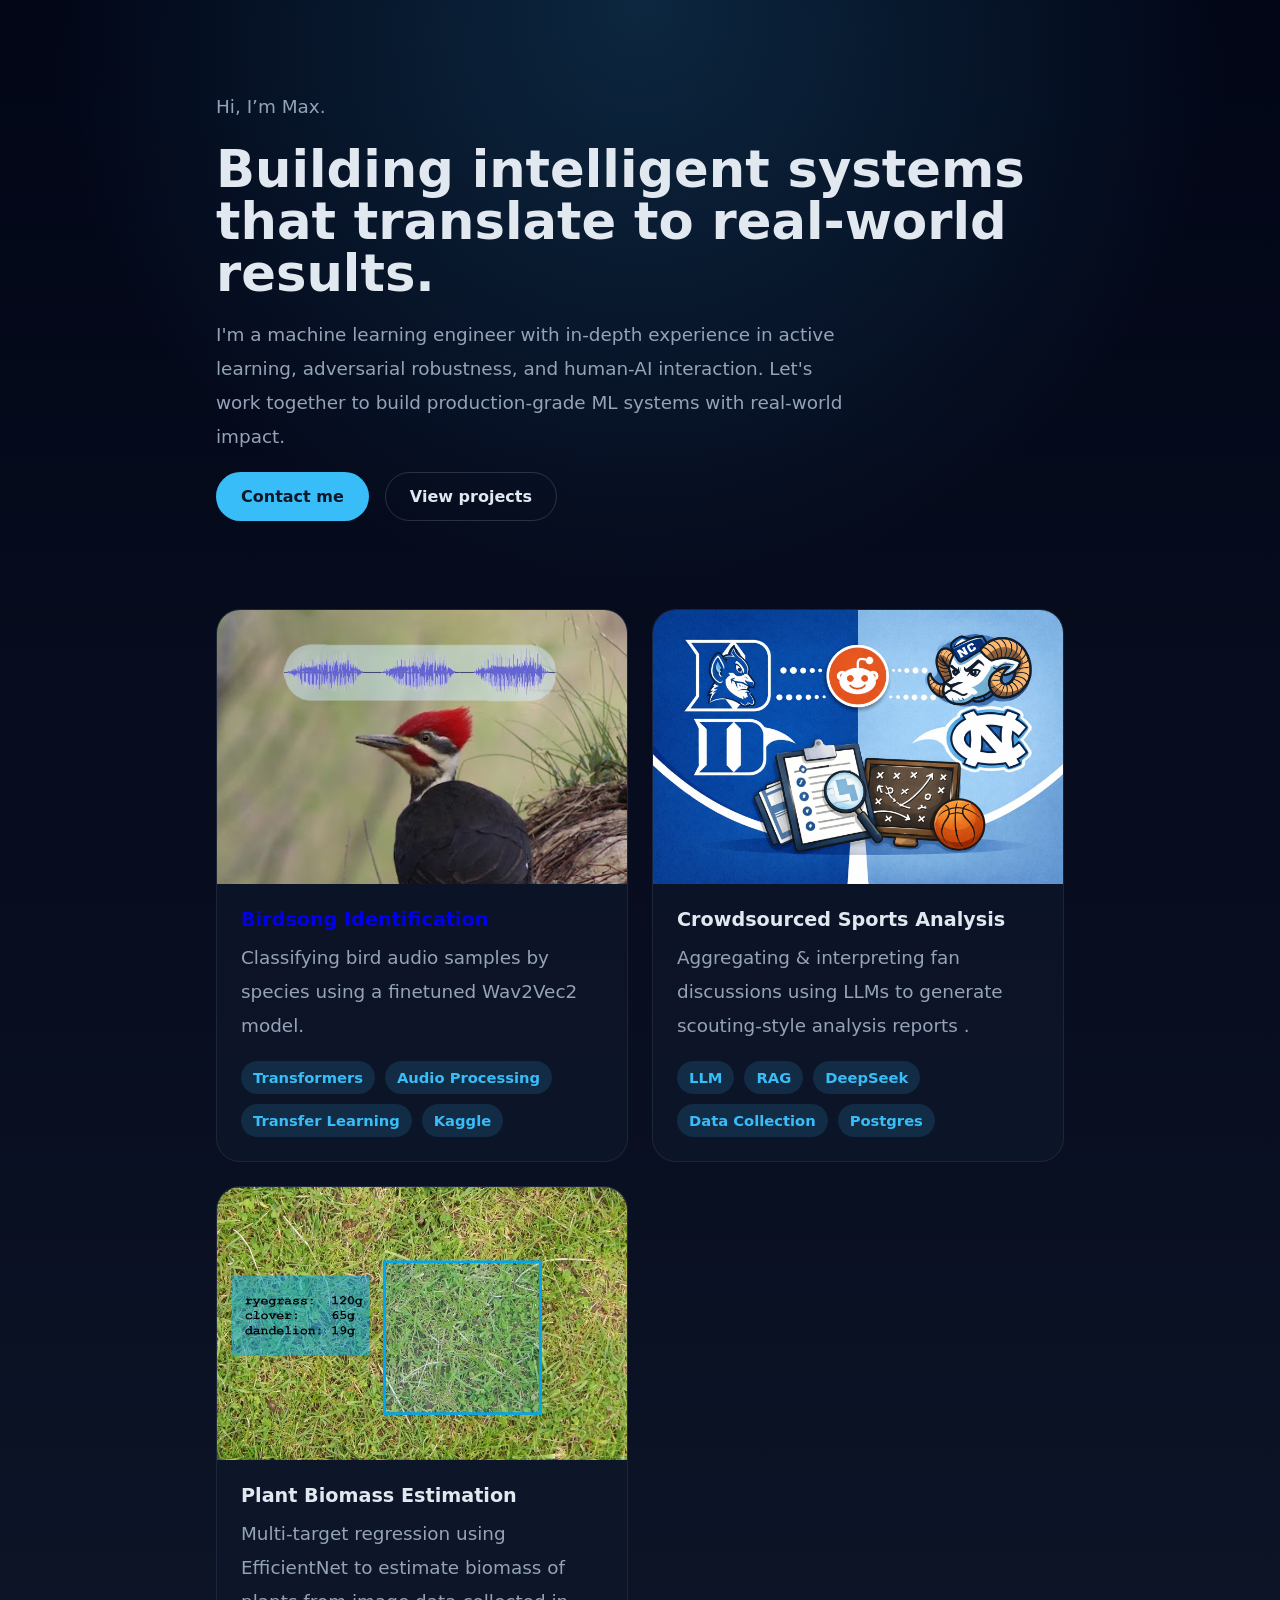
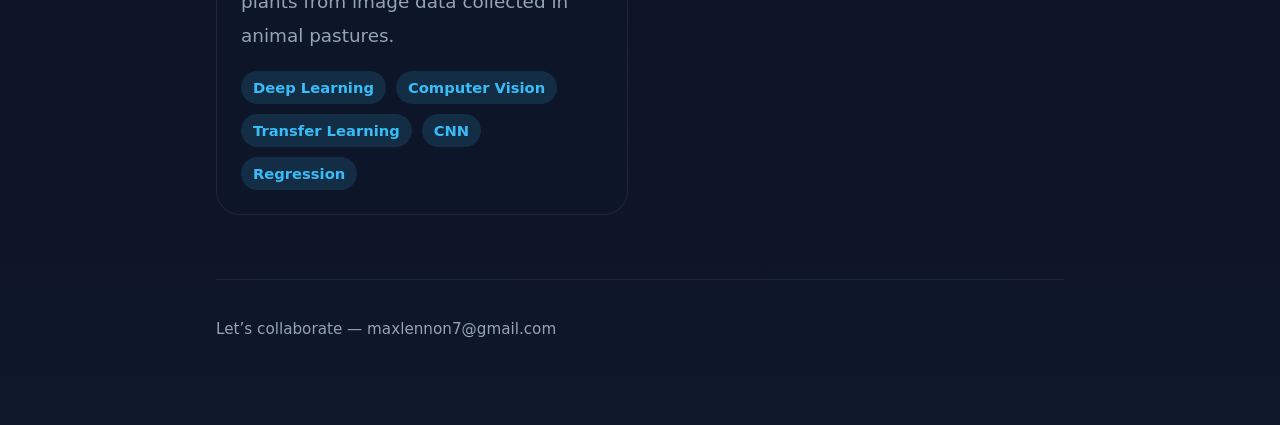
==== index.html @ e2d5c2eb "Deploy mk1" ====
<!DOCTYPE html>
<html lang="en">
<head>
  <meta charset="UTF-8" />
  <meta name="viewport" content="width=device-width, initial-scale=1.0" />
  <title>Max Lennon | Portfolio</title>
  <link rel="stylesheet" href="style.css" />
</head>
<body>
  <div class="container">
    <main class="hero">
      <div>
        <p>Hi, I’m Max.</p>
        <h1>Building intelligent systems that translate to real-world results.</h1>
        <p>
          I'm a machine learning engineer with in-depth experience in active learning, adversarial robustness, and human-AI interaction. Let's work together to build production-grade ML systems with real-world impact.
        </p>
        <div class="cta-group">
          <a class="button button-primary" href="#contact">Contact me</a>
          <a class="button button-secondary" href="#projects">View projects</a>
        </div>
      </div>

      <section class="projects" aria-label="Featured projects">

        <a class="project-link" href="project-birdsong.html">
            <article class="card project-card">
            <img class="project-image" src="images\woodpecker_sound_3-2.png" alt="Pileated woodpecker with waveform of its call" />
            <div class="project-details">
                <h2>Birdsong Identification</h2>
                <p class="tagline">Classifying bird audio samples by species using a finetuned Wav2Vec2 model.</p>
                <div class="keywords">
                <span class="keyword-chip">Transformers</span>
                <span class="keyword-chip">Audio Processing</span>
                <span class="keyword-chip">Transfer Learning</span>
                <span class="keyword-chip">Kaggle</span>
                </div>
            </div>
            </article>
        </a>
        
        <article class="card project-card">
          <img class="project-image" src="images\reddit_cbb.png" alt="Duke and UNC athletics logos on opposite sides of the Reddit icon, with basketball diagrams and charts underneath." />
          <div class="project-details">
            <h2>Crowdsourced Sports Analysis</h2>
            <p class="tagline">Aggregating & interpreting fan discussions using LLMs to generate scouting-style analysis reports .</p>
            <div class="keywords">
              <span class="keyword-chip">LLM</span>
              <span class="keyword-chip">RAG</span>
              <span class="keyword-chip">DeepSeek</span>
              <span class="keyword-chip">Data Collection</span>
              <span class="keyword-chip">Postgres</span>
            </div>
          </div>
        </article>

        <article class="card project-card">
          <img class="project-image" src="images\biomass.jpg" alt="Plant Biomass Estimation" />
          <div class="project-details">
            <h2>Plant Biomass Estimation</h2>
            <p class="tagline">Multi-target regression using EfficientNet to estimate biomass of plants from image data collected in animal pastures.</p>
            <div class="keywords">
              <span class="keyword-chip">Deep Learning</span>
              <span class="keyword-chip">Computer Vision</span>
              <span class="keyword-chip">Transfer Learning</span>
              <span class="keyword-chip">CNN</span>
              <span class="keyword-chip">Regression</span>
            </div>
          </div>
        </article>

      </section>
    </main>

    <footer>
      <p id="contact">Let’s collaborate — maxlennon7@gmail.com</p>
    </footer>
  </div>
</body>
</html>
---- style.css ----
/* Basic landing page stylesheet */
:root {
  --bg: #0f172a;
  --surface: #1e293b;
  --text: #e2e8f0;
  --accent: #38bdf8;
  --muted: #94a3b8;
}

* {
  box-sizing: border-box;
}

body {
  margin: 0;
  min-height: 100vh;
  font-family: Inter, system-ui, -apple-system, BlinkMacSystemFont, "Segoe UI", sans-serif;
  background: radial-gradient(circle at top, rgba(56, 189, 248, 0.18), transparent 28%),
    linear-gradient(180deg, #020617 0%, #0f172a 100%);
  color: var(--text);
}

.container {
  max-width: 70vw;
  margin: 0 auto;
  padding: 72px 24px;
}

.hero {
  display: grid;
  gap: 32px;
  align-items: center;
  min-height: calc(100vh - 144px);
}

.hero h1 {
  font-size: clamp(2.75rem, 4vw, 5rem);
  margin: 0;
  line-height: 1.02;
}

.hero p {
  max-width: 50vw;
  font-size: 1.15rem;
  line-height: 1.85;
  color: var(--muted);
}

.cta-group {
  display: inline-flex;
  gap: 16px;
  flex-wrap: wrap;
}

.button {
  display: inline-flex;
  align-items: center;
  justify-content: center;
  padding: 14px 24px;
  border-radius: 999px;
  border: 1px solid transparent;
  font-weight: 600;
  text-decoration: none;
  transition: transform 0.18s ease, box-shadow 0.18s ease, background-color 0.18s ease;
}

.button-primary {
  background: var(--accent);
  color: #0f172a;
}

.button-secondary {
  color: var(--text);
  border-color: rgba(226, 232, 240, 0.16);
}

.button:hover {
  transform: translateY(-2px);
  box-shadow: 0 18px 35px rgba(56, 189, 248, 0.16);
}

a {
  text-decoration: none;
}

a:visited {
  color: inherit;
}

.projects {
  display: grid;
  gap: 24px;
  margin-top: 56px;
  grid-template-columns: repeat(auto-fit, minmax(400px, 0.75fr));
}

.card {
  background: rgba(15, 23, 42, 0.72);
  border: 1px solid rgba(148, 163, 184, 0.12);
  border-radius: 24px;
  overflow: hidden;
}

.project-card {
  display: grid;
  grid-template-rows: auto 1fr;
}

.project-image {
  width: 100%;
  display: block;
  object-fit: cover;
  aspect-ratio: 3 / 2;
}

.project-details {
  padding: 24px;
  display: block;
  flex-direction: column;
}

.card h2 {
  margin: 0 0 10px;
  font-size: 1.2rem;
}

.tagline {
  margin: 0 0 18px;
  color: var(--muted);
  line-height: 1.7;
}

.keywords {
  display: flex;
  flex-wrap: wrap;
  gap: 10px;
}

.keyword-chip {
  display: inline-flex;
  align-items: center;
  padding: 8px 12px;
  border-radius: 999px;
  background: rgba(56, 189, 248, 0.14);
  color: var(--accent);
  font-size: 0.92rem;
  font-weight: 600;
}

footer {
  margin-top: 64px;
  padding-top: 24px;
  border-top: 1px solid rgba(148, 163, 184, 0.12);
  color: var(--muted);
  font-size: 0.95rem;
}

@media (max-width: 720px) {
  .container {
    padding: 42px 18px;
  }

  .hero {
    min-height: auto;
  }
}
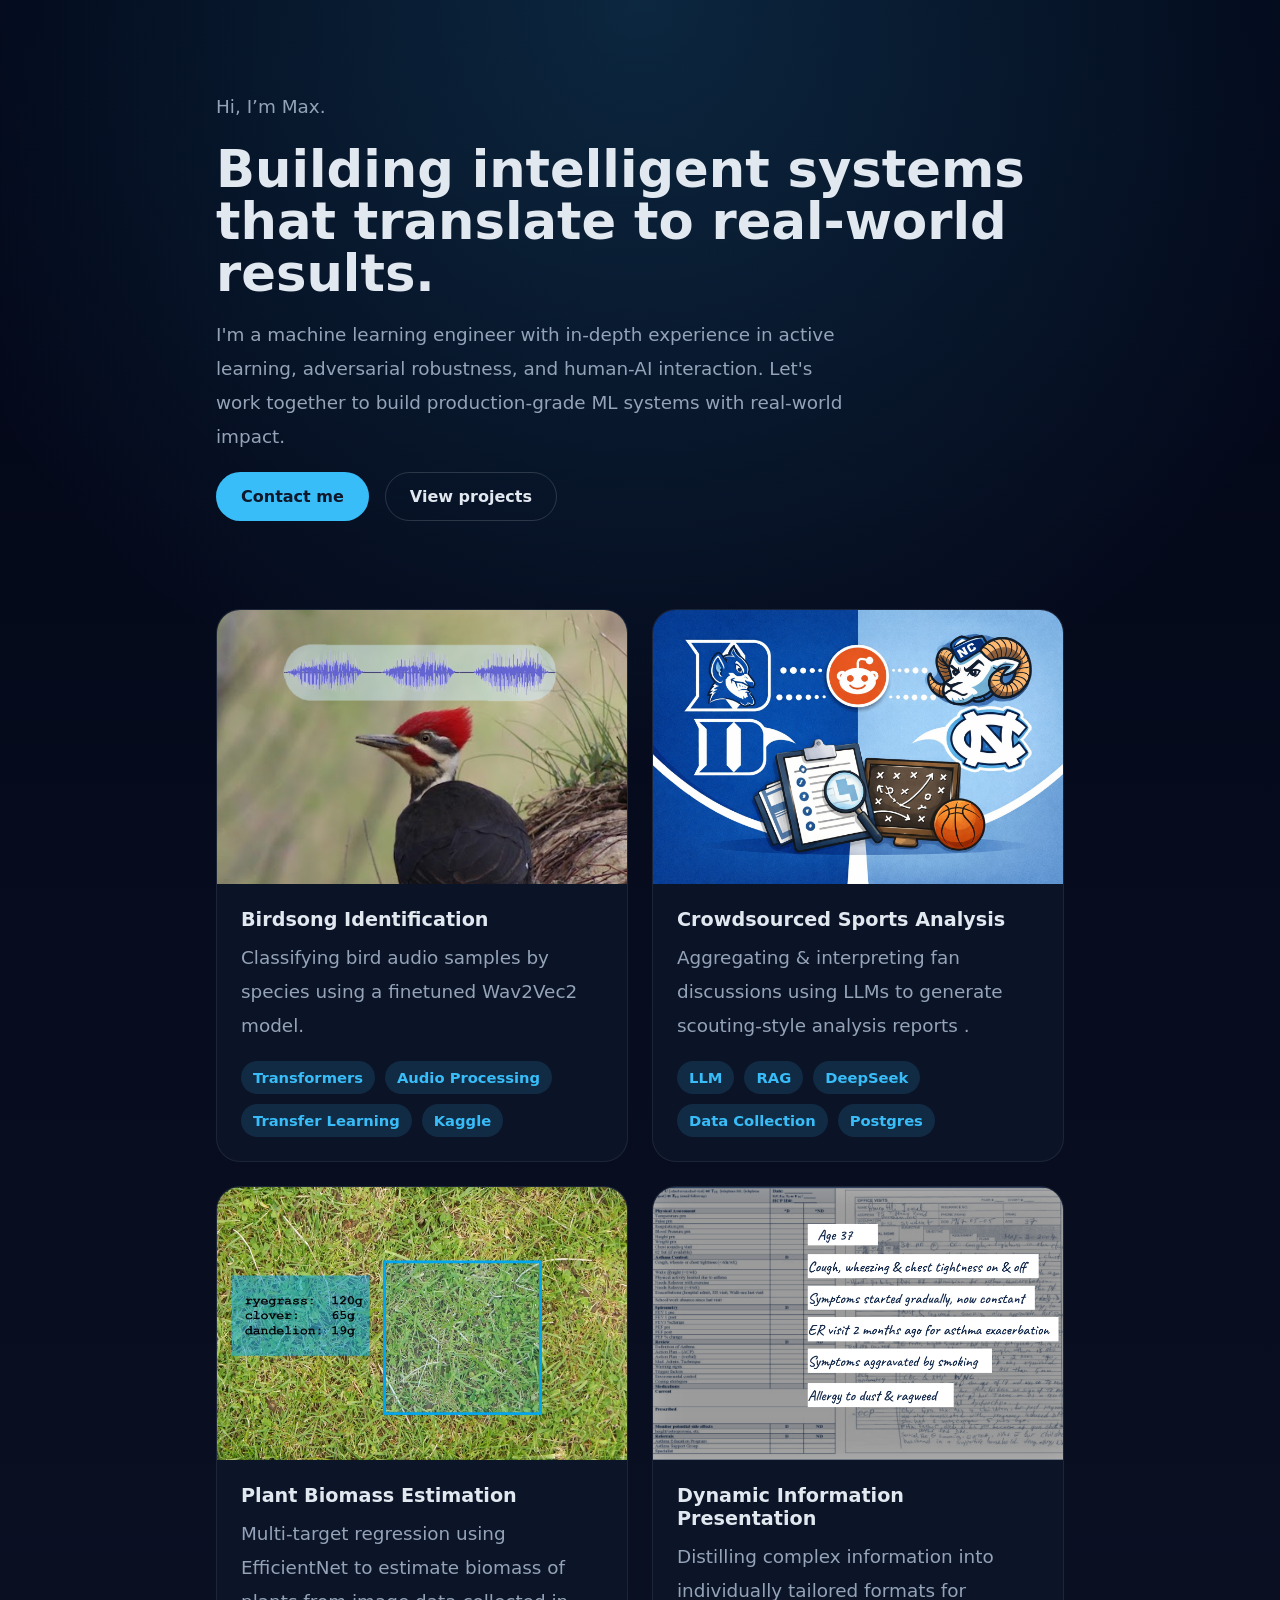
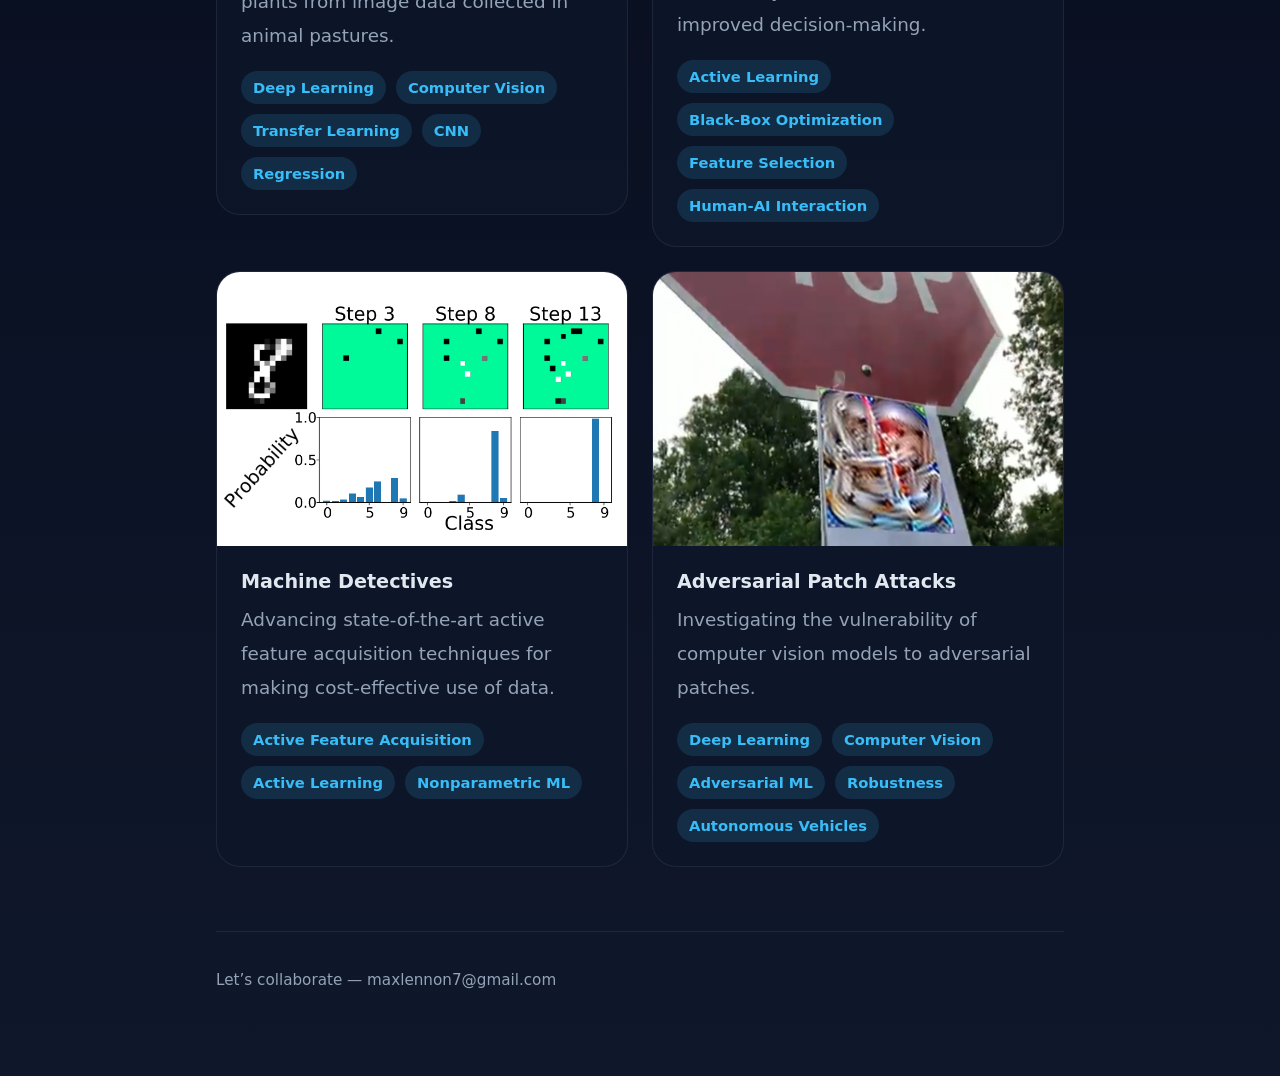
==== commit 02eaaa8a: "Updated images & cards" ====
--- a/index.html
+++ b/index.html
@@ -39,32 +39,80 @@
             </article>
         </a>
         
+        <a class="project-link" href="https://github.com/max-lennon/bball_fanbot">
+            <article class="card project-card">
+            <img class="project-image" src="images\reddit_cbb.png" alt="Duke and UNC athletics logos on opposite sides of the Reddit icon, with basketball diagrams and charts underneath." />
+            <div class="project-details">
+                <h2>Crowdsourced Sports Analysis</h2>
+                <p class="tagline">Aggregating & interpreting fan discussions using LLMs to generate scouting-style analysis reports .</p>
+                <div class="keywords">
+                <span class="keyword-chip">LLM</span>
+                <span class="keyword-chip">RAG</span>
+                <span class="keyword-chip">DeepSeek</span>
+                <span class="keyword-chip">Data Collection</span>
+                <span class="keyword-chip">Postgres</span>
+                </div>
+            </div>
+            </article>
+        </a>
+        
+        <a class="project-link" href="https://github.com/max-lennon/CSIRO_Image2Biomass">
+            <article class="card project-card">
+            <img class="project-image" src="images\biomass.jpg" alt="Plant Biomass Estimation" />
+            <div class="project-details">
+                <h2>Plant Biomass Estimation</h2>
+                <p class="tagline">Multi-target regression using EfficientNet to estimate biomass of plants from image data collected in animal pastures.</p>
+                <div class="keywords">
+                <span class="keyword-chip">Deep Learning</span>
+                <span class="keyword-chip">Computer Vision</span>
+                <span class="keyword-chip">Transfer Learning</span>
+                <span class="keyword-chip">CNN</span>
+                <span class="keyword-chip">Regression</span>
+                </div>
+            </div>
+            </article>
+        </a>
+
+        <a class="project-link" href="https://github.com/lupalab/diss_th">
+            <article class="card project-card">
+            <img class="project-image" src="images\medchart.png" alt="Pileated woodpecker with waveform of its call" />
+            <div class="project-details">
+                <h2>Dynamic Information Presentation</h2>
+                <p class="tagline">Distilling complex information into individually tailored formats for improved decision-making.</p>
+                <div class="keywords">
+                <span class="keyword-chip">Active Learning</span>
+                <span class="keyword-chip">Black-Box Optimization</span>
+                <span class="keyword-chip">Feature Selection</span>
+                <span class="keyword-chip">Human-AI Interaction</span>
+                </div>
+            </div>
+            </article>
+        </a>
+        
         <article class="card project-card">
-          <img class="project-image" src="images\reddit_cbb.png" alt="Duke and UNC athletics logos on opposite sides of the Reddit icon, with basketball diagrams and charts underneath." />
+          <img class="project-image" src="images\afa.png" alt="Duke and UNC athletics logos on opposite sides of the Reddit icon, with basketball diagrams and charts underneath." />
           <div class="project-details">
-            <h2>Crowdsourced Sports Analysis</h2>
-            <p class="tagline">Aggregating & interpreting fan discussions using LLMs to generate scouting-style analysis reports .</p>
+            <h2>Machine Detectives</h2>
+            <p class="tagline">Advancing state-of-the-art active feature acquisition techniques for making cost-effective use of data.</p>
             <div class="keywords">
-              <span class="keyword-chip">LLM</span>
-              <span class="keyword-chip">RAG</span>
-              <span class="keyword-chip">DeepSeek</span>
-              <span class="keyword-chip">Data Collection</span>
-              <span class="keyword-chip">Postgres</span>
+              <span class="keyword-chip">Active Feature Acquisition</span>
+              <span class="keyword-chip">Active Learning</span>
+              <span class="keyword-chip">Nonparametric ML</span>
             </div>
           </div>
         </article>
 
         <article class="card project-card">
-          <img class="project-image" src="images\biomass.jpg" alt="Plant Biomass Estimation" />
+          <img class="project-image" src="images\stopsign_patch_3.2.png" alt="Adversarial Patch Attacks" />
           <div class="project-details">
-            <h2>Plant Biomass Estimation</h2>
-            <p class="tagline">Multi-target regression using EfficientNet to estimate biomass of plants from image data collected in animal pastures.</p>
+            <h2>Adversarial Patch Attacks</h2>
+            <p class="tagline">Investigating the vulnerability of computer vision models to adversarial patches.</p>
             <div class="keywords">
               <span class="keyword-chip">Deep Learning</span>
               <span class="keyword-chip">Computer Vision</span>
-              <span class="keyword-chip">Transfer Learning</span>
-              <span class="keyword-chip">CNN</span>
-              <span class="keyword-chip">Regression</span>
+              <span class="keyword-chip">Adversarial ML</span>
+              <span class="keyword-chip">Robustness</span>
+              <span class="keyword-chip">Autonomous Vehicles</span>
             </div>
           </div>
         </article>
--- a/style.css
+++ b/style.css
@@ -81,9 +81,6 @@
 
 a {
   text-decoration: none;
-}
-
-a:visited {
   color: inherit;
 }
 
@@ -101,9 +98,18 @@
   overflow: hidden;
 }
 
+.card:not(.project-card) {
+  padding: 24px;
+}
+
 .project-card {
   display: grid;
   grid-template-rows: auto 1fr;
+}
+
+.project-card:hover {
+  transform: translateY(-2px);
+  box-shadow: 0 18px 35px rgba(56, 189, 248, 0.16);
 }
 
 .project-image {
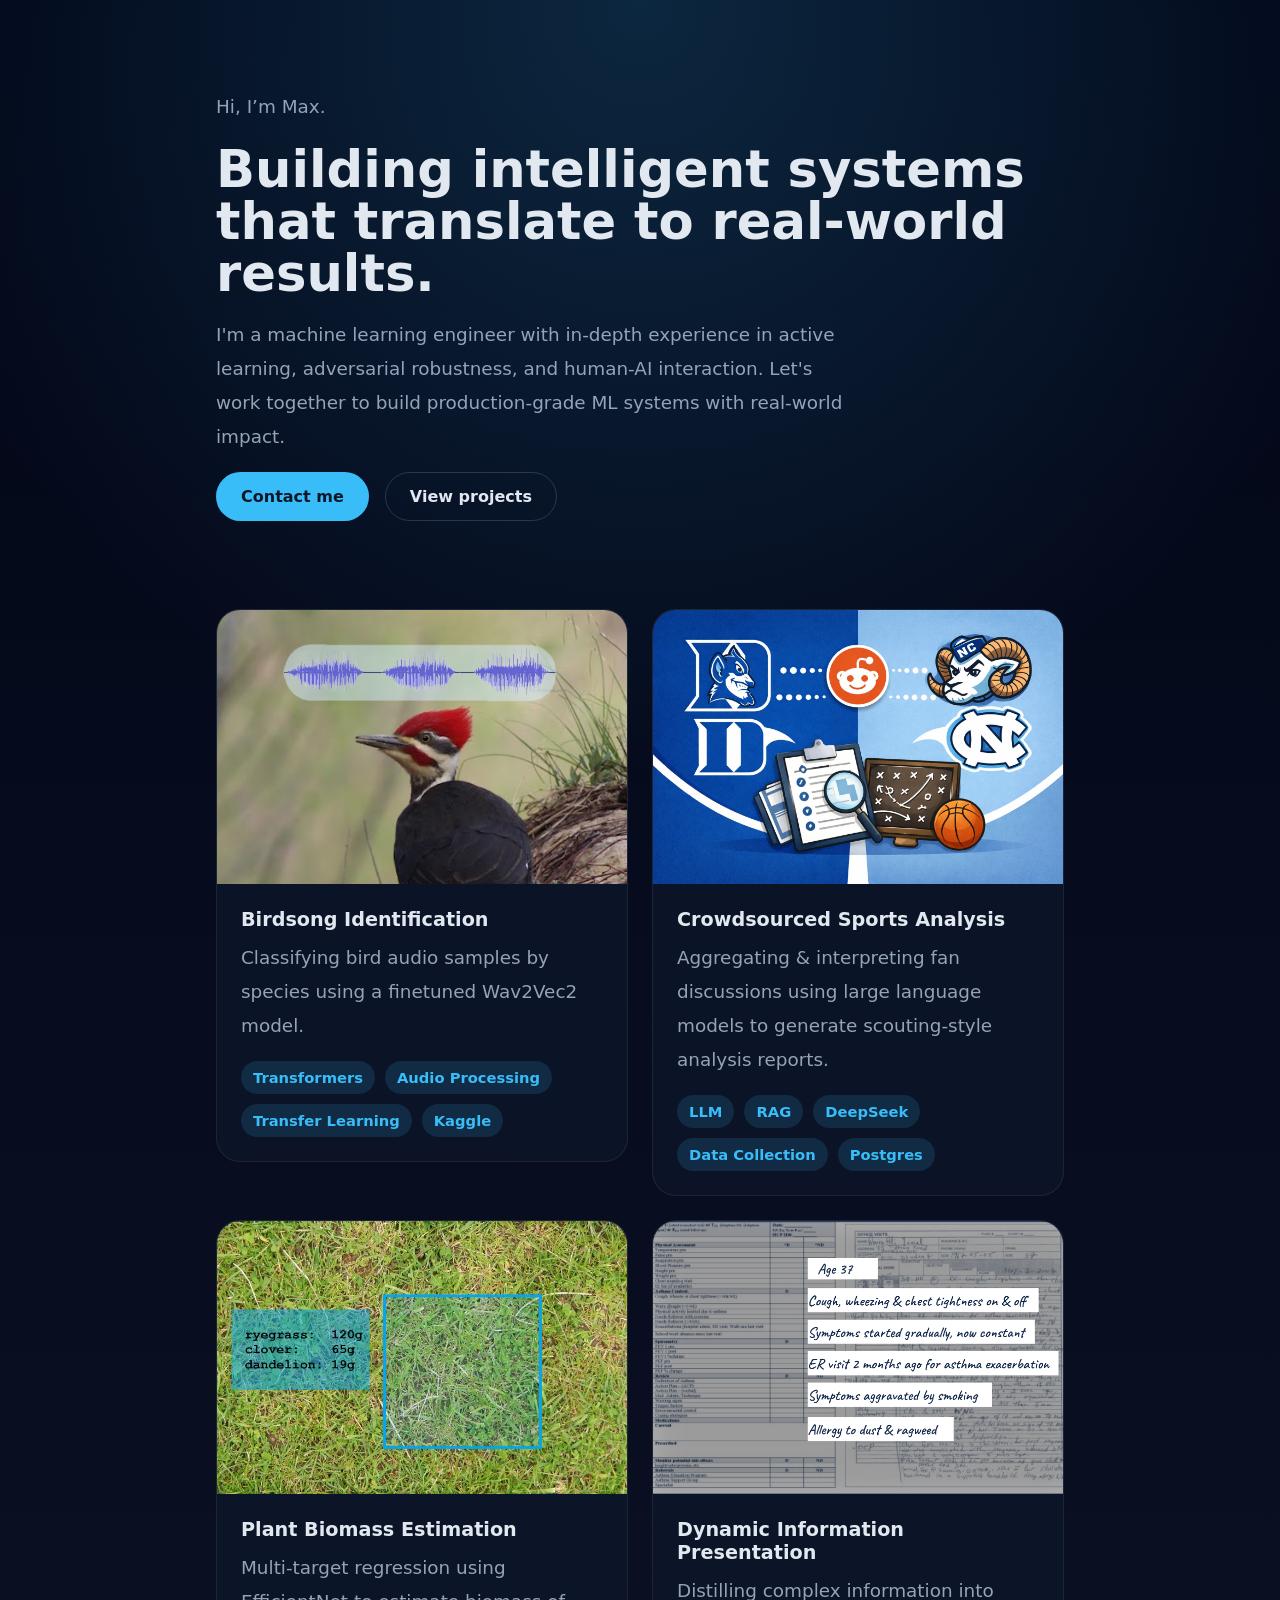
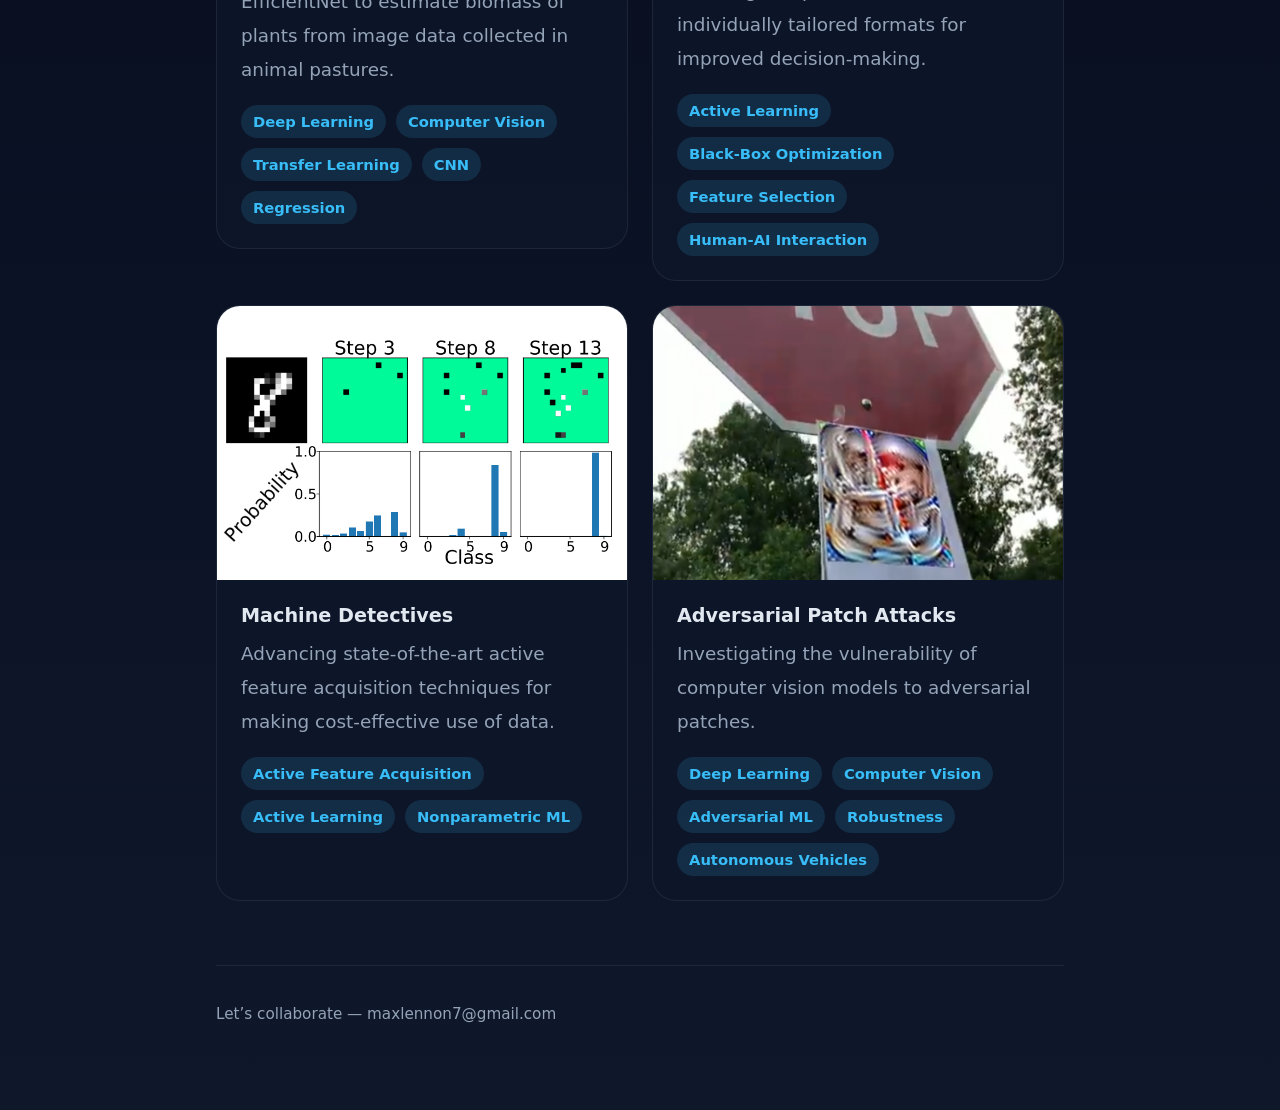
==== commit 7ec9a284: "Sub-page additions" ====
--- a/index.html
+++ b/index.html
@@ -39,12 +39,12 @@
             </article>
         </a>
         
-        <a class="project-link" href="https://github.com/max-lennon/bball_fanbot">
+        <a class="project-link" href="sports-analysis.html">
             <article class="card project-card">
             <img class="project-image" src="images\reddit_cbb.png" alt="Duke and UNC athletics logos on opposite sides of the Reddit icon, with basketball diagrams and charts underneath." />
             <div class="project-details">
                 <h2>Crowdsourced Sports Analysis</h2>
-                <p class="tagline">Aggregating & interpreting fan discussions using LLMs to generate scouting-style analysis reports .</p>
+                <p class="tagline">Aggregating & interpreting fan discussions using large language models to generate scouting-style analysis reports.</p>
                 <div class="keywords">
                 <span class="keyword-chip">LLM</span>
                 <span class="keyword-chip">RAG</span>
@@ -56,7 +56,7 @@
             </article>
         </a>
         
-        <a class="project-link" href="https://github.com/max-lennon/CSIRO_Image2Biomass">
+        <a class="project-link" href="biomass.html">
             <article class="card project-card">
             <img class="project-image" src="images\biomass.jpg" alt="Plant Biomass Estimation" />
             <div class="project-details">
@@ -102,6 +102,7 @@
           </div>
         </article>
 
+        <a class="project-link" href="adversarial-patches.html">
         <article class="card project-card">
           <img class="project-image" src="images\stopsign_patch_3.2.png" alt="Adversarial Patch Attacks" />
           <div class="project-details">
@@ -116,6 +117,7 @@
             </div>
           </div>
         </article>
+        </a>
 
       </section>
     </main>
--- a/style.css
+++ b/style.css
@@ -159,6 +159,10 @@
   border-top: 1px solid rgba(148, 163, 184, 0.12);
   color: var(--muted);
   font-size: 0.95rem;
+  display: flex;
+  flex-wrap: wrap;
+  gap: 14px;
+  align-items: center;
 }
 
 @media (max-width: 720px) {
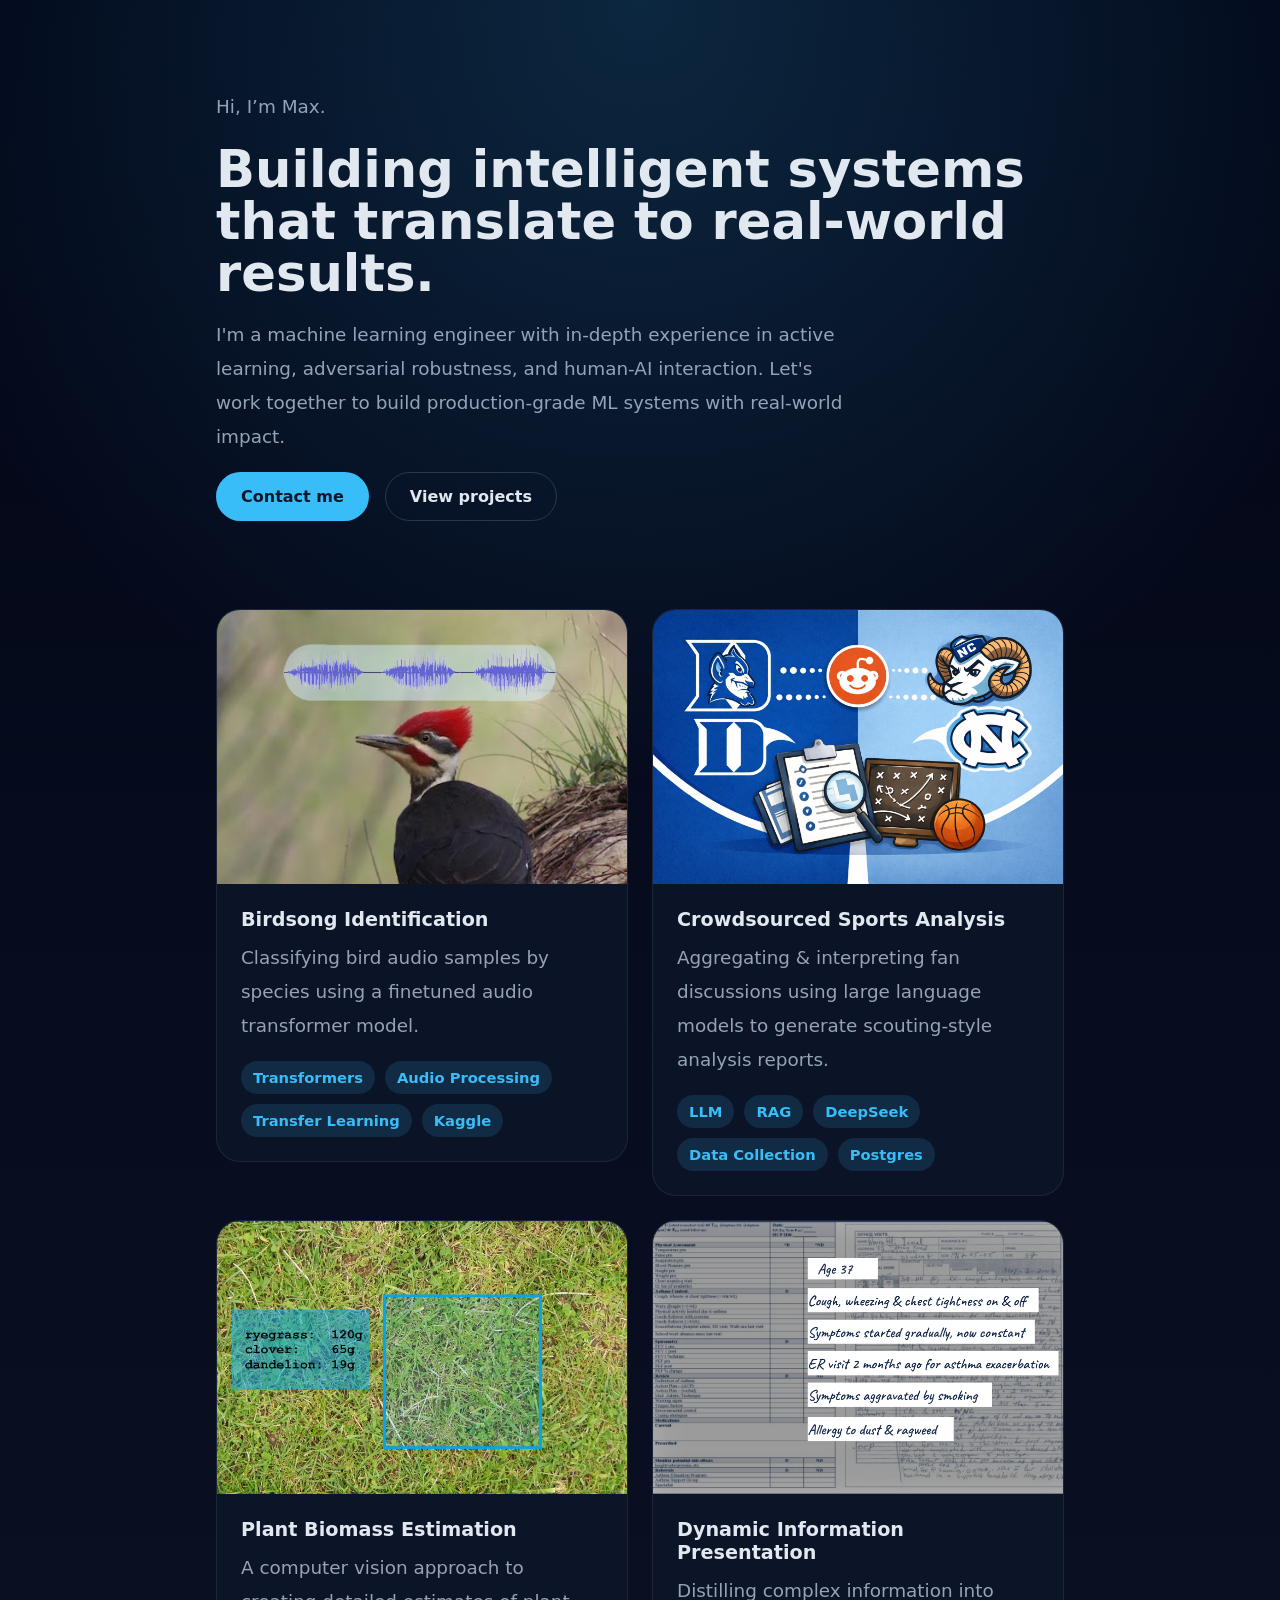
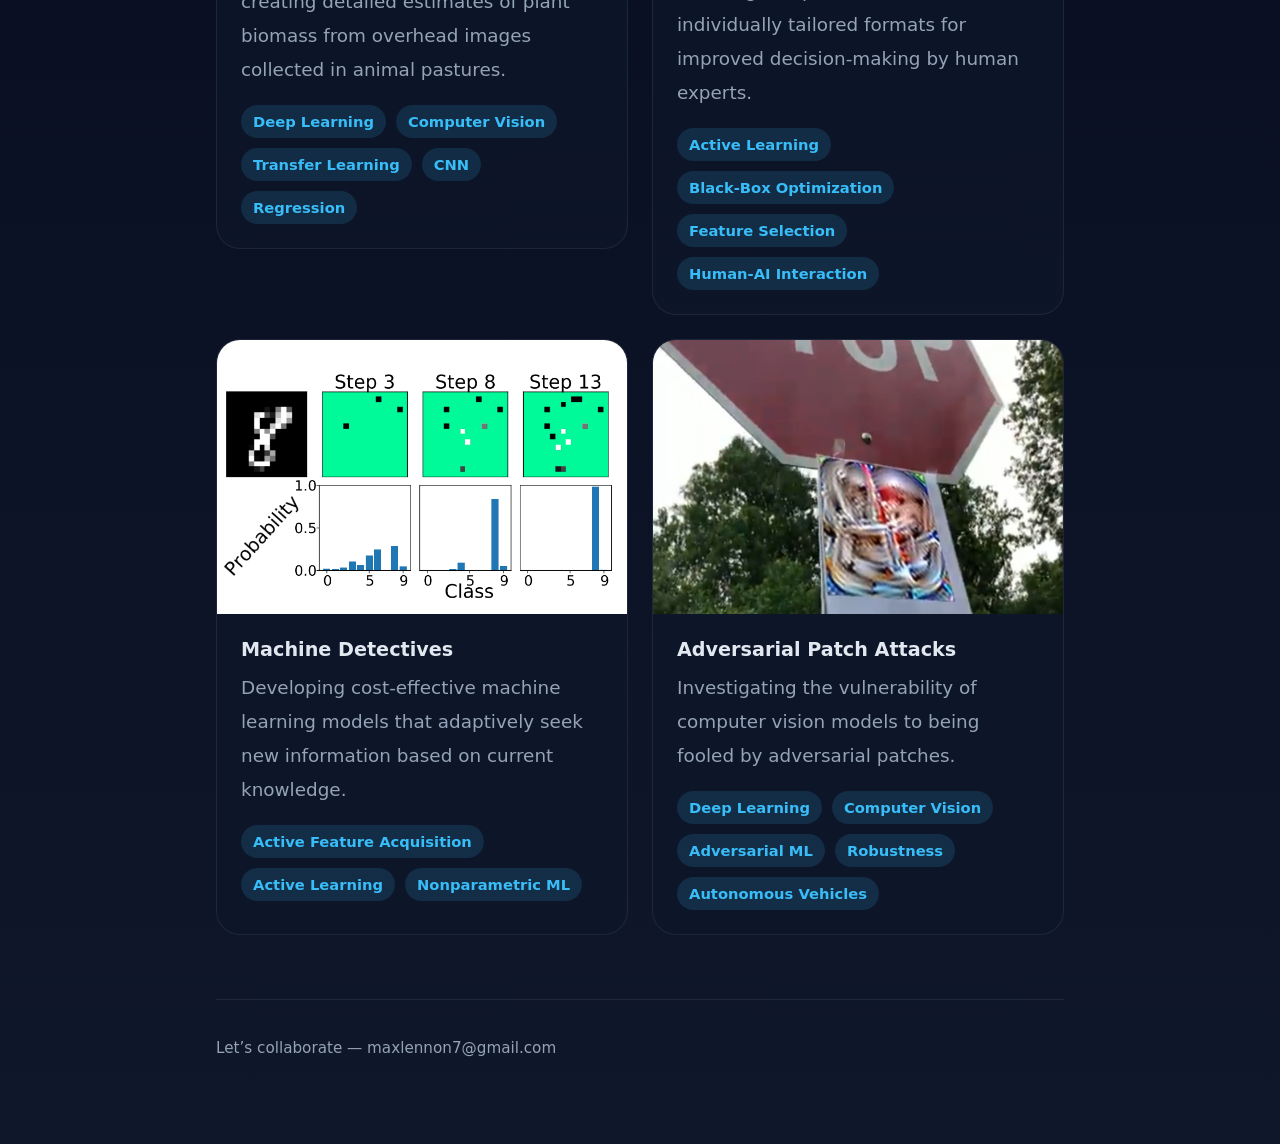
==== commit b7021184: "Skim friendly blurbs" ====
--- a/index.html
+++ b/index.html
@@ -28,7 +28,7 @@
             <img class="project-image" src="images\woodpecker_sound_3-2.png" alt="Pileated woodpecker with waveform of its call" />
             <div class="project-details">
                 <h2>Birdsong Identification</h2>
-                <p class="tagline">Classifying bird audio samples by species using a finetuned Wav2Vec2 model.</p>
+                <p class="tagline">Classifying bird audio samples by species using a finetuned audio transformer model.</p>
                 <div class="keywords">
                 <span class="keyword-chip">Transformers</span>
                 <span class="keyword-chip">Audio Processing</span>
@@ -61,7 +61,7 @@
             <img class="project-image" src="images\biomass.jpg" alt="Plant Biomass Estimation" />
             <div class="project-details">
                 <h2>Plant Biomass Estimation</h2>
-                <p class="tagline">Multi-target regression using EfficientNet to estimate biomass of plants from image data collected in animal pastures.</p>
+                <p class="tagline">A computer vision approach to creating detailed estimates of plant biomass from overhead images collected in animal pastures.</p>
                 <div class="keywords">
                 <span class="keyword-chip">Deep Learning</span>
                 <span class="keyword-chip">Computer Vision</span>
@@ -78,7 +78,7 @@
             <img class="project-image" src="images\medchart.png" alt="Pileated woodpecker with waveform of its call" />
             <div class="project-details">
                 <h2>Dynamic Information Presentation</h2>
-                <p class="tagline">Distilling complex information into individually tailored formats for improved decision-making.</p>
+                <p class="tagline">Distilling complex information into individually tailored formats for improved decision-making by human experts.</p>
                 <div class="keywords">
                 <span class="keyword-chip">Active Learning</span>
                 <span class="keyword-chip">Black-Box Optimization</span>
@@ -93,7 +93,7 @@
           <img class="project-image" src="images\afa.png" alt="Duke and UNC athletics logos on opposite sides of the Reddit icon, with basketball diagrams and charts underneath." />
           <div class="project-details">
             <h2>Machine Detectives</h2>
-            <p class="tagline">Advancing state-of-the-art active feature acquisition techniques for making cost-effective use of data.</p>
+            <p class="tagline">Developing cost-effective machine learning models that adaptively seek new information based on current knowledge.</p>
             <div class="keywords">
               <span class="keyword-chip">Active Feature Acquisition</span>
               <span class="keyword-chip">Active Learning</span>
@@ -107,7 +107,7 @@
           <img class="project-image" src="images\stopsign_patch_3.2.png" alt="Adversarial Patch Attacks" />
           <div class="project-details">
             <h2>Adversarial Patch Attacks</h2>
-            <p class="tagline">Investigating the vulnerability of computer vision models to adversarial patches.</p>
+            <p class="tagline">Investigating the vulnerability of computer vision models to being fooled by adversarial patches.</p>
             <div class="keywords">
               <span class="keyword-chip">Deep Learning</span>
               <span class="keyword-chip">Computer Vision</span>
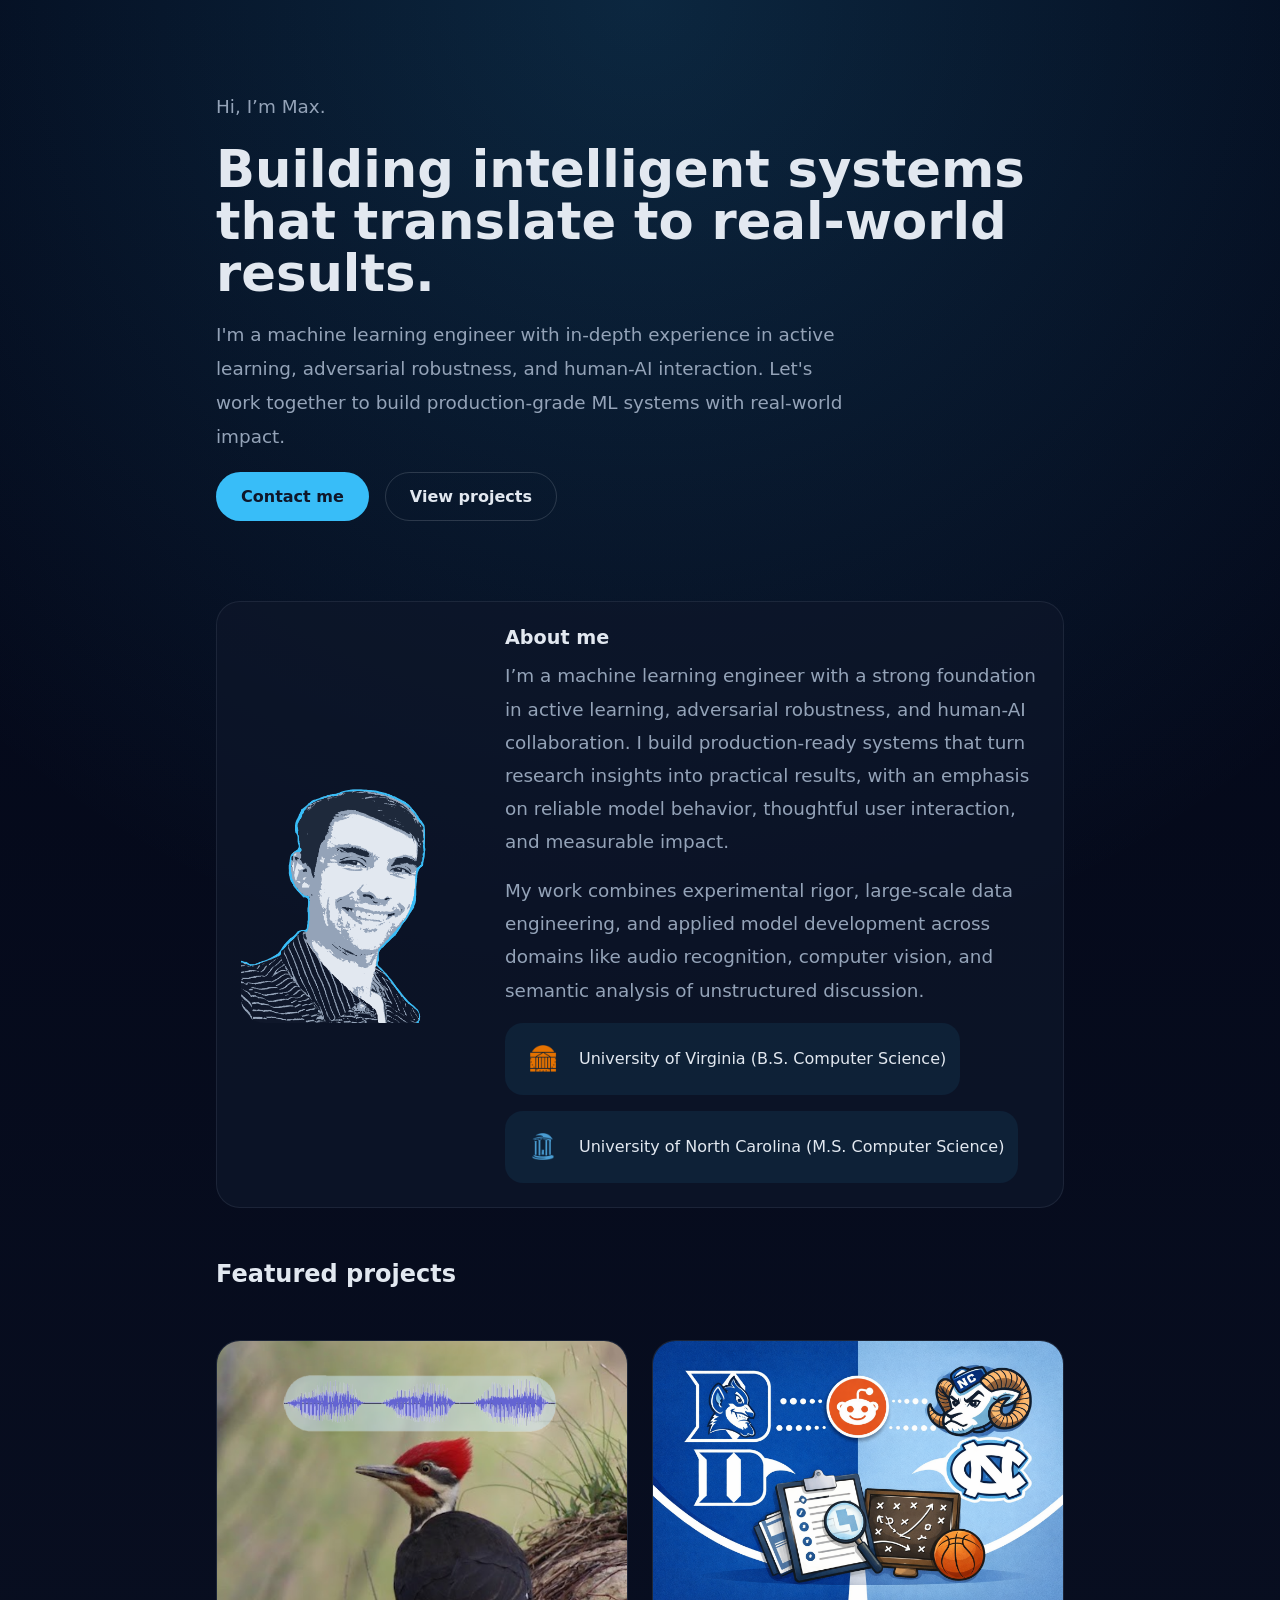
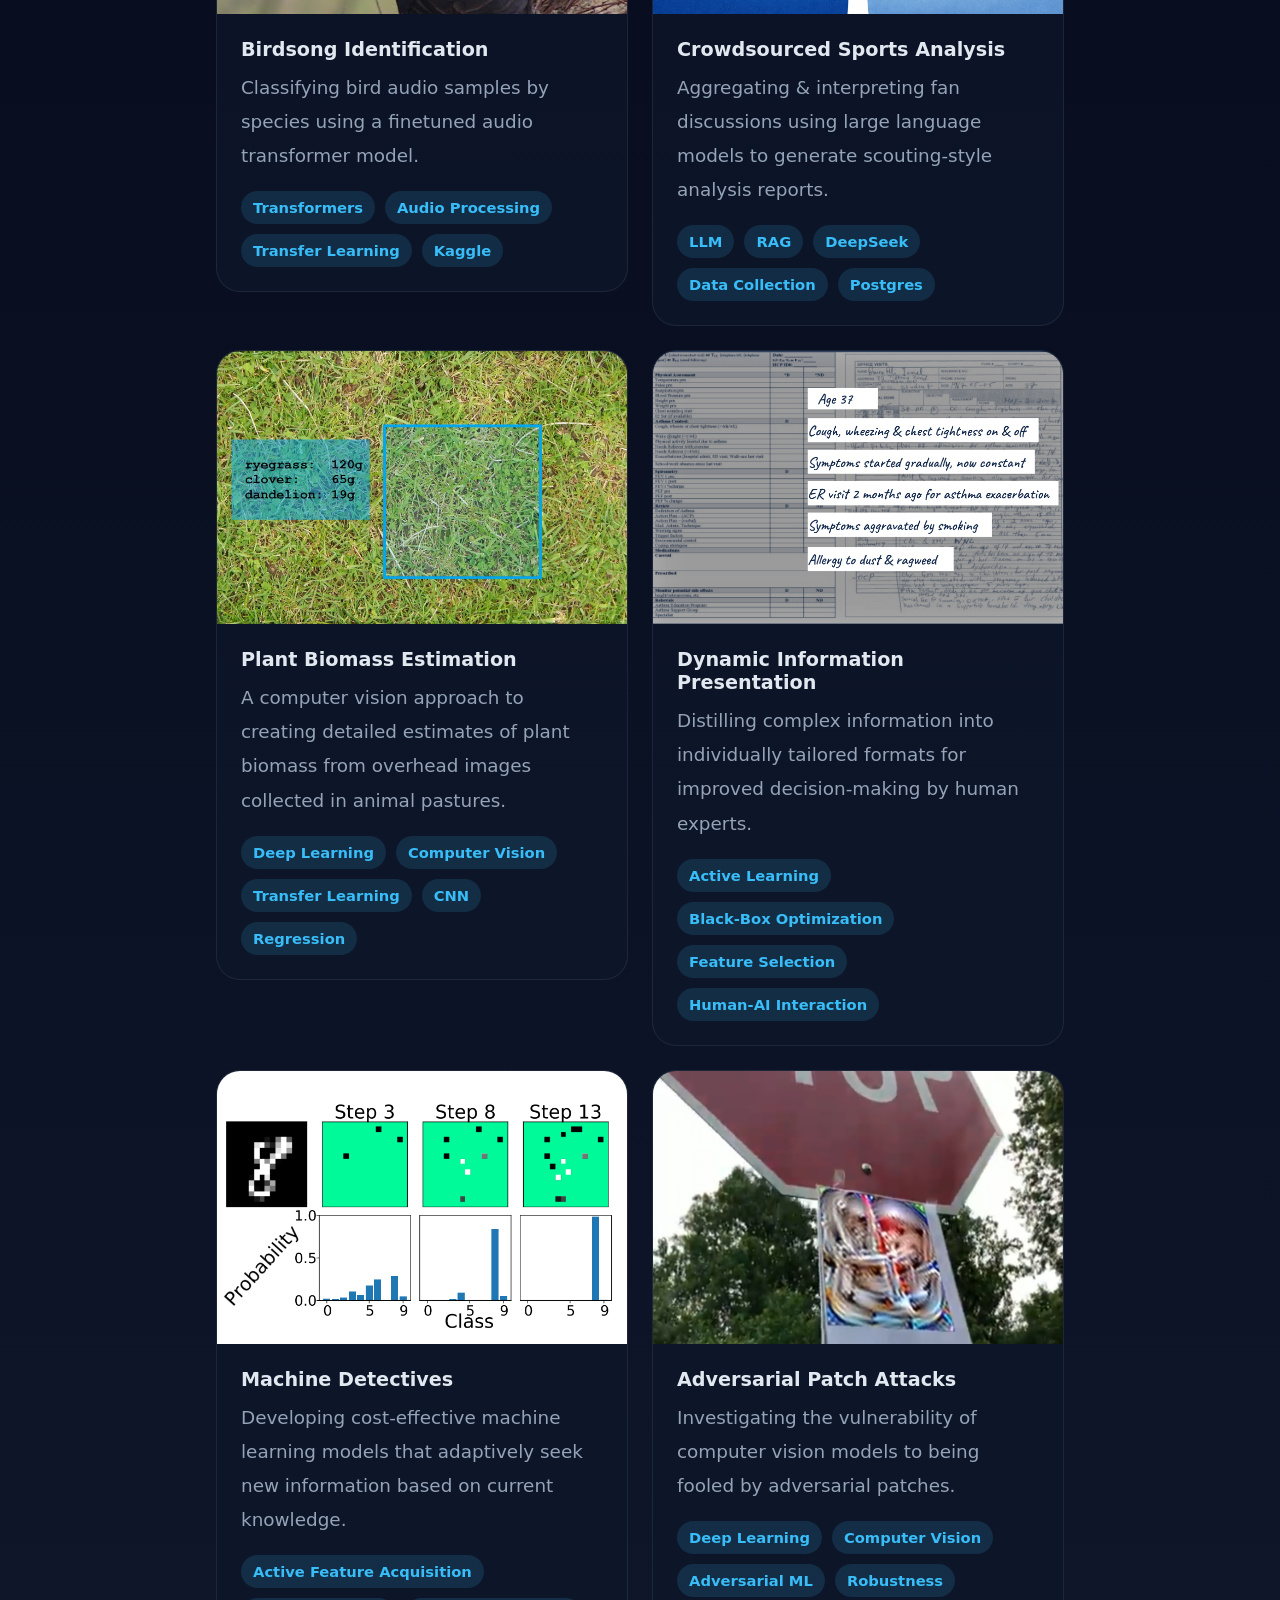
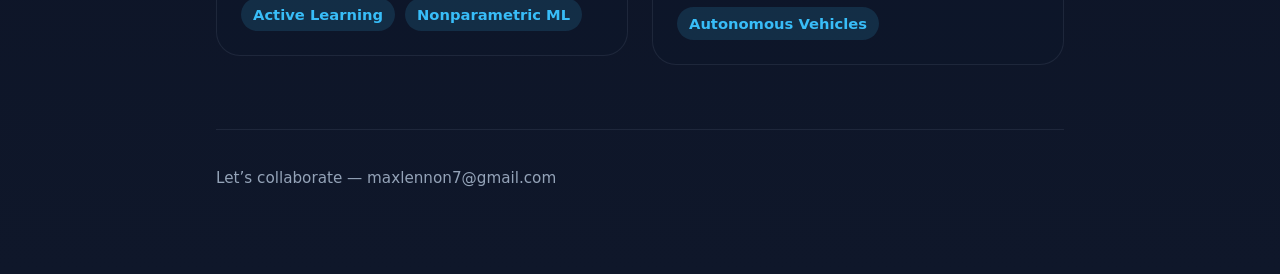
==== commit 12bdc48e: ""About Me"" ====
--- a/index.html
+++ b/index.html
@@ -16,10 +16,35 @@
           I'm a machine learning engineer with in-depth experience in active learning, adversarial robustness, and human-AI interaction. Let's work together to build production-grade ML systems with real-world impact.
         </p>
         <div class="cta-group">
-          <a class="button button-primary" href="#contact">Contact me</a>
+          <a class="button button-primary" href="mailto:maxlennon7@gmail.com">Contact me</a>
           <a class="button button-secondary" href="#projects">View projects</a>
         </div>
       </div>
+
+      <section class="about" id="about" aria-label="About me">
+        <article class="about-card card">
+          <div class="about-image">
+            <img src="images/profile_stylized.png" alt="Max Lennon profile photo" />
+          </div>
+          <div class="about-content">
+            <h2>About me</h2>
+            <p>I’m a machine learning engineer with a strong foundation in active learning, adversarial robustness, and human-AI collaboration. I build production-ready systems that turn research insights into practical results, with an emphasis on reliable model behavior, thoughtful user interaction, and measurable impact.</p>
+            <p>My work combines experimental rigor, large-scale data engineering, and applied model development across domains like audio recognition, computer vision, and semantic analysis of unstructured discussion.</p>
+            <div class="institution-logos">
+              <div class="institution">
+                <img src="images/UVA-Symbol.png" alt="Undergraduate institution logo" />
+                <span>University of Virginia (B.S. Computer Science)</span>
+              </div>
+              <div class="institution">
+                <img src="images/UNC-Symbol.png" alt="Graduate institution logo" />
+                <span>University of North Carolina (M.S. Computer Science)</span>
+              </div>
+            </div>
+          </div>
+        </article>
+      </section>
+
+      <h2 class="section-title"  id="projects">Featured projects</h2>
 
       <section class="projects" aria-label="Featured projects">
 
@@ -89,8 +114,9 @@
             </article>
         </a>
         
+        <a class="project-link" href="machine-detectives.html">
         <article class="card project-card">
-          <img class="project-image" src="images\afa.png" alt="Duke and UNC athletics logos on opposite sides of the Reddit icon, with basketball diagrams and charts underneath." />
+          <img class="project-image" src="images\afa.png" alt="Active Feature Acquisition visualization" />
           <div class="project-details">
             <h2>Machine Detectives</h2>
             <p class="tagline">Developing cost-effective machine learning models that adaptively seek new information based on current knowledge.</p>
@@ -101,6 +127,7 @@
             </div>
           </div>
         </article>
+        </a>
 
         <a class="project-link" href="adversarial-patches.html">
         <article class="card project-card">
--- a/style.css
+++ b/style.css
@@ -52,6 +52,58 @@
   flex-wrap: wrap;
 }
 
+.about {
+  display: grid;
+  gap: 24px;
+  margin-top: 48px;
+}
+
+.about-card {
+  display: grid;
+  grid-template-columns: minmax(180px, 240px) 1fr;
+  gap: 24px;
+  align-items: center;
+}
+
+.about-image img {
+  width: 100%;
+  height: 100%;
+  object-fit: cover;
+  border-radius: 24px;
+  min-height: 240px;
+}
+
+.about-content h2 {
+  margin-top: 0;
+}
+
+.about-content p {
+  margin: 0 0 16px;
+  color: var(--muted);
+  line-height: 1.8;
+}
+
+.institution-logos {
+  display: flex;
+  flex-wrap: wrap;
+  gap: 16px;
+}
+
+.institution {
+  display: inline-flex;
+  align-items: center;
+  gap: 12px;
+  padding: 12px 14px;
+  border-radius: 18px;
+  background: rgba(56, 189, 248, 0.08);
+}
+
+.institution img {
+  width: 48px;
+  height: 48px;
+  object-fit: contain;
+}
+
 .button {
   display: inline-flex;
   align-items: center;
@@ -87,7 +139,7 @@
 .projects {
   display: grid;
   gap: 24px;
-  margin-top: 56px;
+  margin-top: 0px;
   grid-template-columns: repeat(auto-fit, minmax(400px, 0.75fr));
 }
 
@@ -165,6 +217,12 @@
   align-items: center;
 }
 
+@media (max-width: 900px) {
+  .about-card {
+    grid-template-columns: 1fr;
+  }
+}
+
 @media (max-width: 720px) {
   .container {
     padding: 42px 18px;
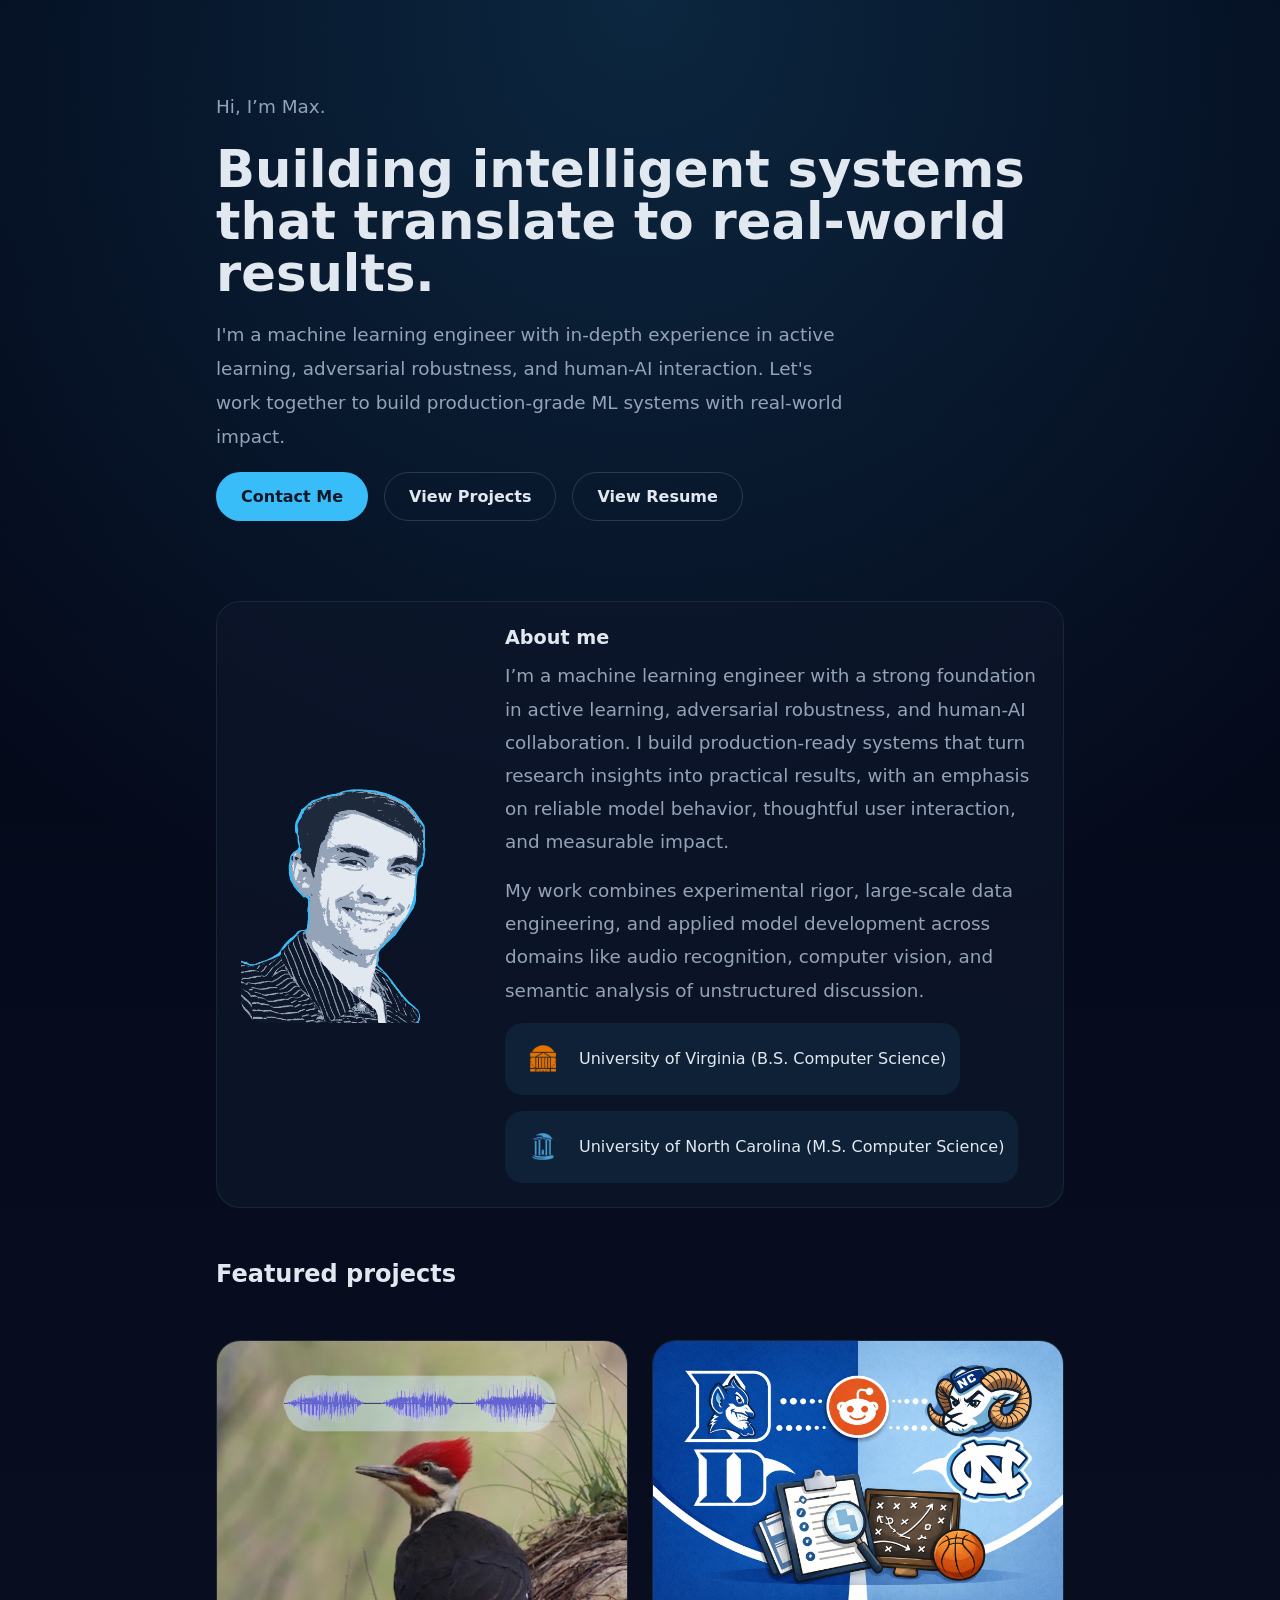
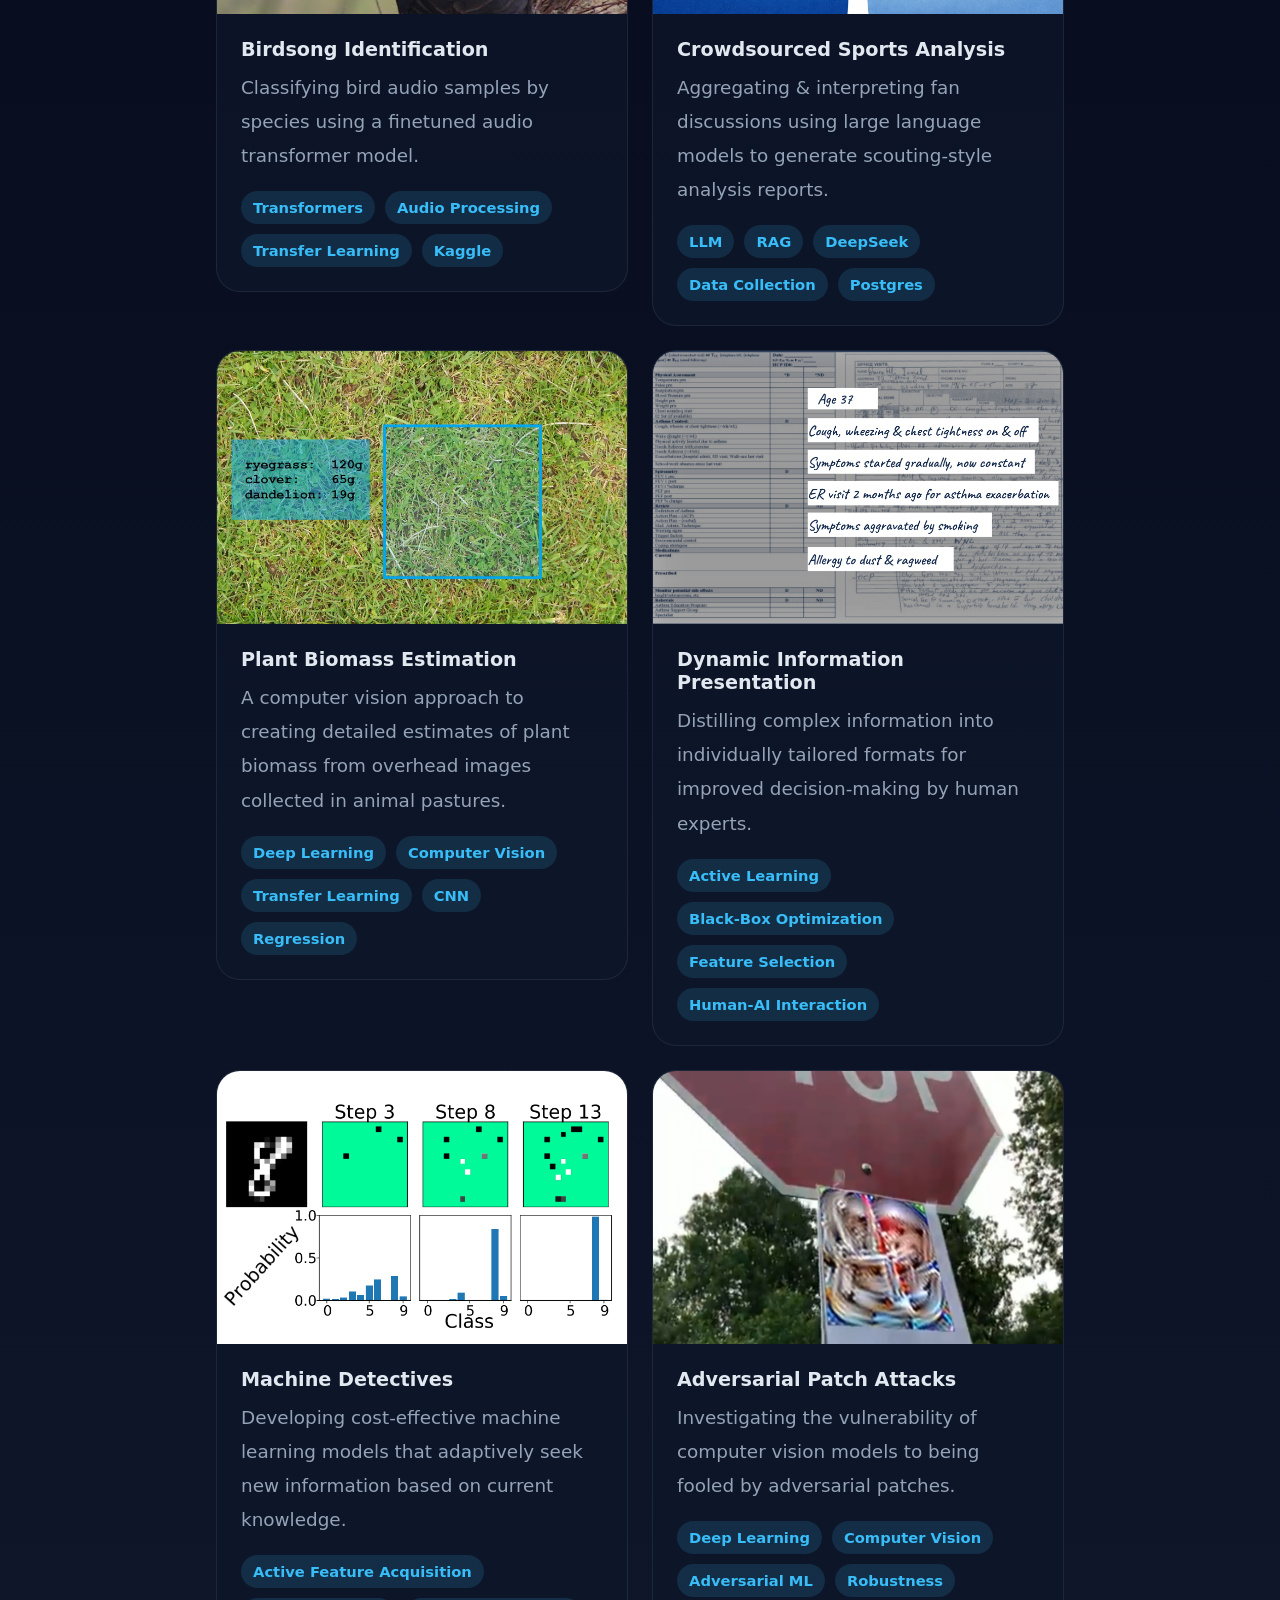
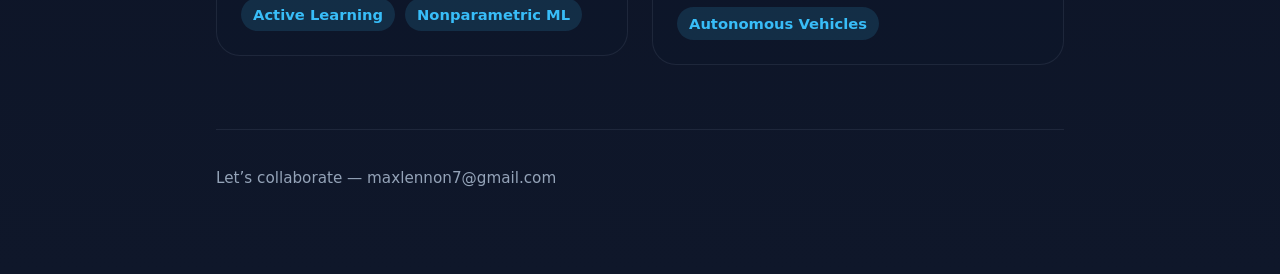
==== commit 5ce88d74: "Button tweaks & PDF integration" ====
--- a/index.html
+++ b/index.html
@@ -16,15 +16,18 @@
           I'm a machine learning engineer with in-depth experience in active learning, adversarial robustness, and human-AI interaction. Let's work together to build production-grade ML systems with real-world impact.
         </p>
         <div class="cta-group">
-          <a class="button button-primary" href="mailto:maxlennon7@gmail.com">Contact me</a>
-          <a class="button button-secondary" href="#projects">View projects</a>
+          <a class="button button-primary" href="mailto:maxlennon7@gmail.com">Contact Me</a>
+          <a class="button button-secondary" href="#projects">View Projects</a>
+          <a class="button button-secondary" href="PDF\Resume_Maxwell_Lennon_MLE.pdf" target="_blank" rel="noopener noreferrer">View Resume</a>
         </div>
       </div>
 
       <section class="about" id="about" aria-label="About me">
         <article class="about-card card">
           <div class="about-image">
-            <img src="images/profile_stylized.png" alt="Max Lennon profile photo" />
+            <a href="https://www.linkedin.com/in/max-lennon/" target="_blank" rel="noopener noreferrer" title="Visit my LinkedIn page">
+              <img src="images/profile_stylized.png" alt="Max Lennon profile photo" />
+            </a>
           </div>
           <div class="about-content">
             <h2>About me</h2>
@@ -98,9 +101,9 @@
             </article>
         </a>
 
-        <a class="project-link" href="https://github.com/lupalab/diss_th">
+        <a class="project-link" href="dynamic-information-presentation.html">
             <article class="card project-card">
-            <img class="project-image" src="images\medchart.png" alt="Pileated woodpecker with waveform of its call" />
+            <img class="project-image" src="images\medchart.png" alt="Dynamic Information Presentation" />
             <div class="project-details">
                 <h2>Dynamic Information Presentation</h2>
                 <p class="tagline">Distilling complex information into individually tailored formats for improved decision-making by human experts.</p>
--- a/style.css
+++ b/style.css
@@ -73,6 +73,11 @@
   min-height: 240px;
 }
 
+.about-image:hover {
+  transform: translateY(-2px);
+  box-shadow: 0 18px 35px rgba(56, 189, 248, 0.16);
+}
+
 .about-content h2 {
   margin-top: 0;
 }
@@ -205,6 +210,39 @@
   font-weight: 600;
 }
 
+.pdf-previews {
+  display: grid;
+  gap: 16px;
+  margin-top: 20px;
+}
+
+.pdf-preview {
+  border-radius: 20px;
+  background: rgba(15, 23, 42, 0.85);
+  overflow: hidden;
+  border: 1px solid rgba(148, 163, 184, 0.12);
+}
+
+.pdf-preview summary {
+  cursor: pointer;
+  padding: 18px 20px;
+  font-weight: 700;
+  background: rgba(15, 23, 42, 0.95);
+  color: var(--text);
+  list-style: none;
+}
+
+.pdf-preview summary::-webkit-details-marker {
+  display: none;
+}
+
+.pdf-iframe {
+  width: 100%;
+  min-height: 420px;
+  border: none;
+  background: #fff;
+}
+
 footer {
   margin-top: 64px;
   padding-top: 24px;
